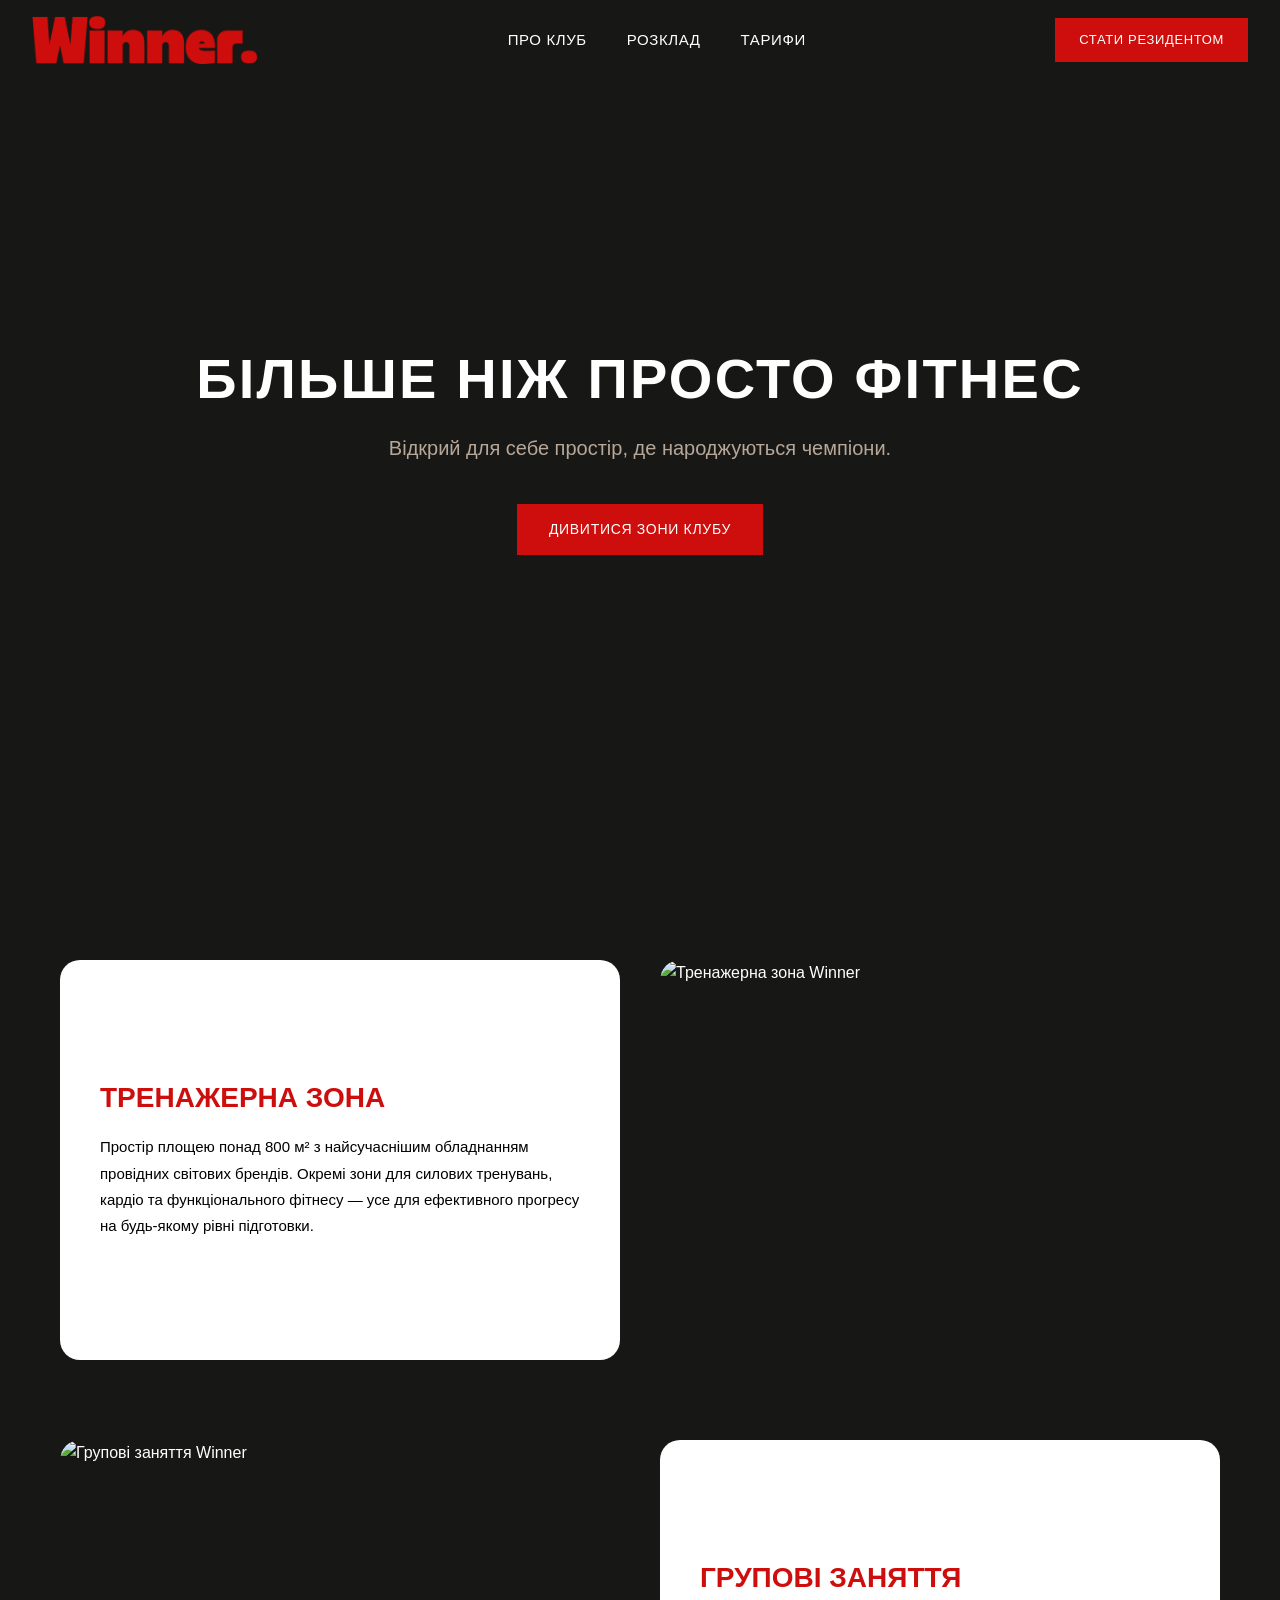
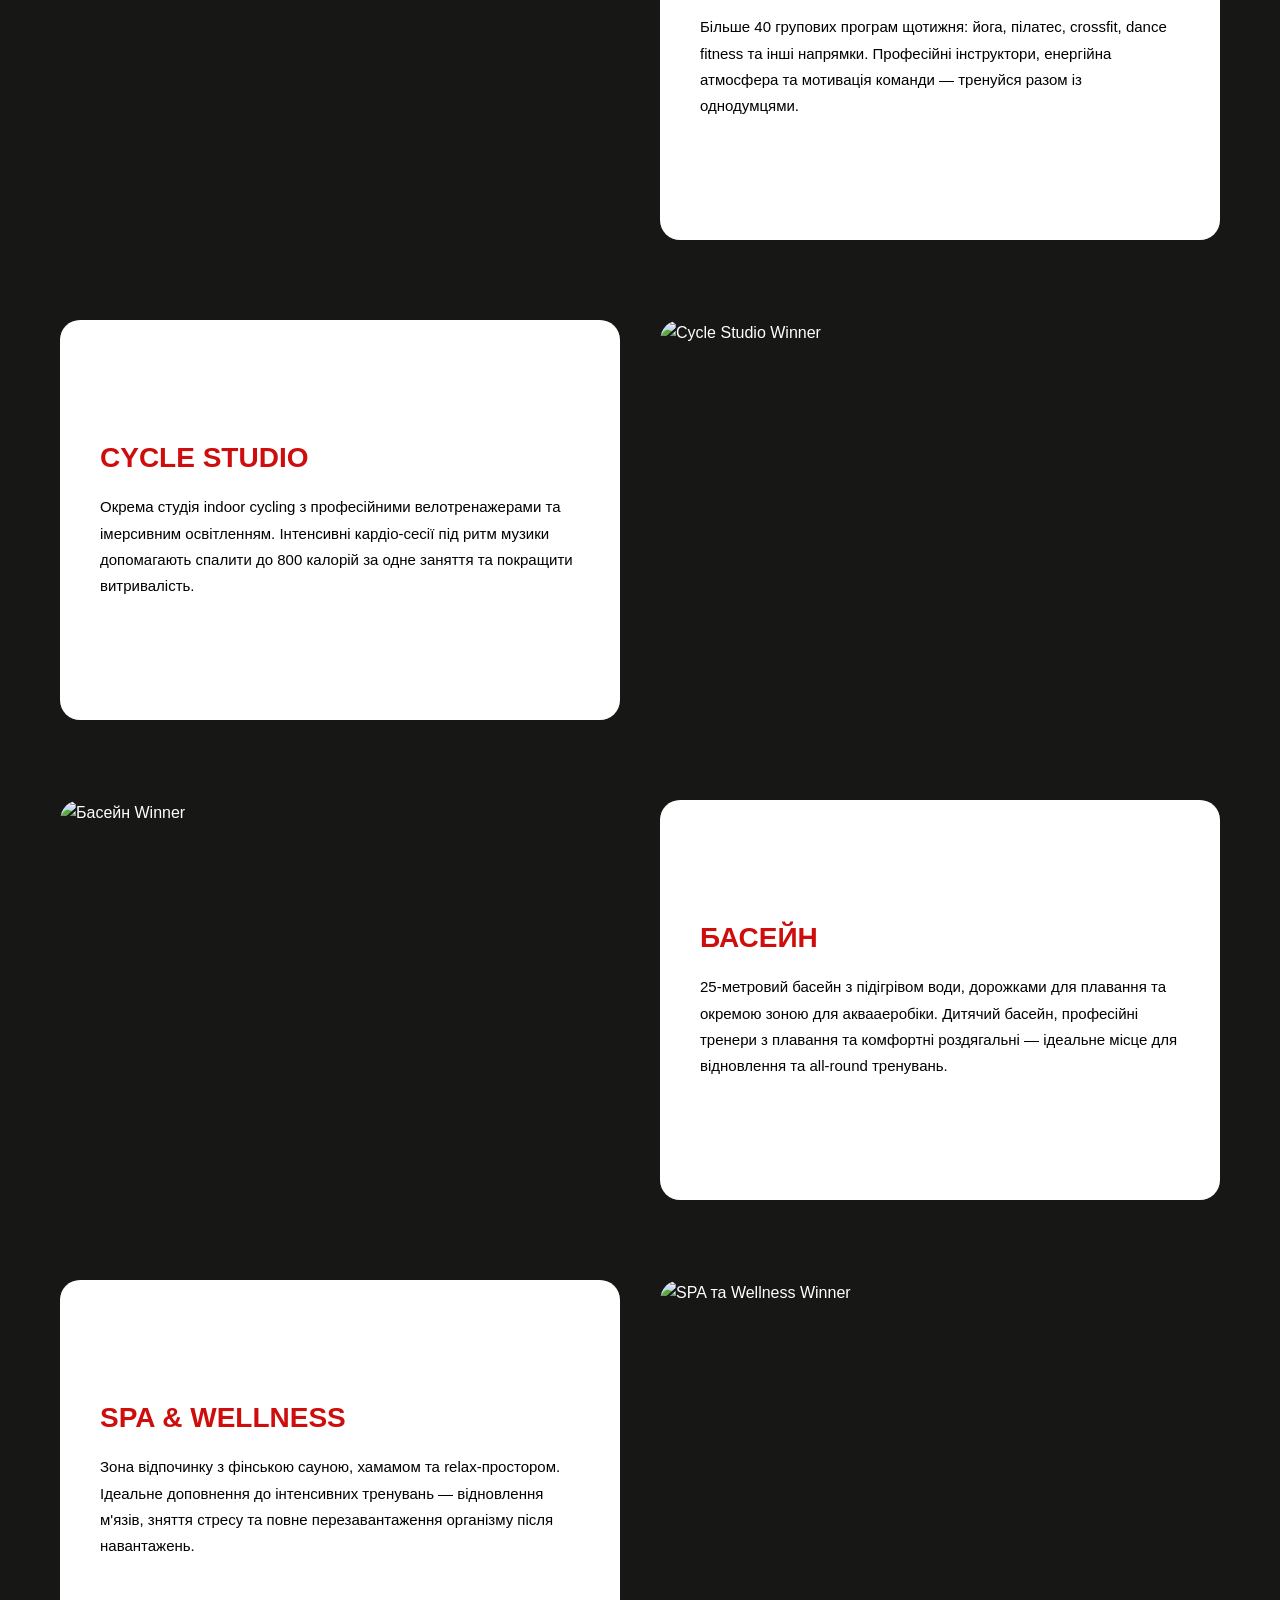
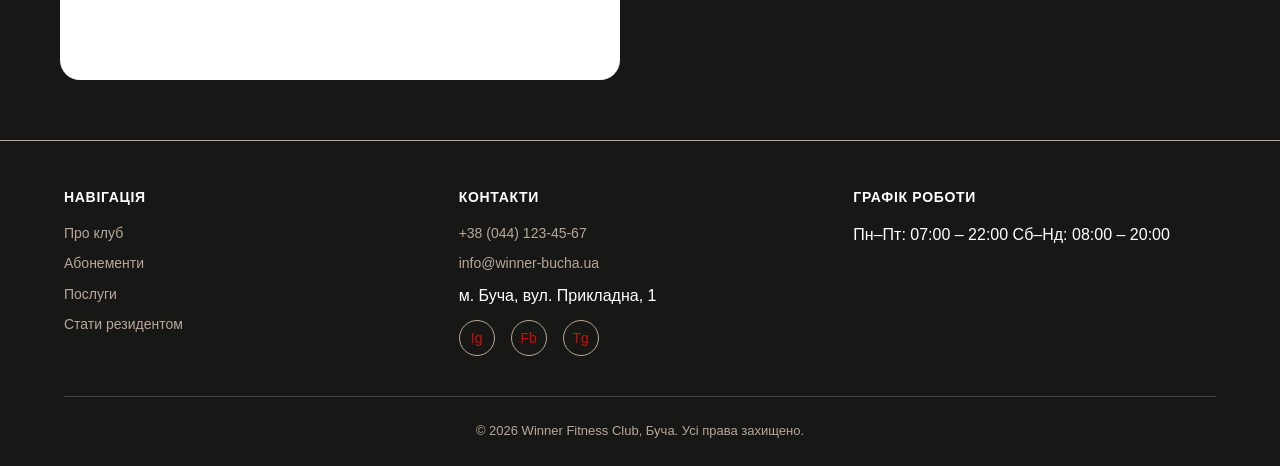
==== about.html @ a9c7cfc3 "Add files via upload" ====
<!DOCTYPE html>
<html lang="uk">
<head>
  <meta charset="UTF-8">
  <meta name="viewport" content="width=device-width, initial-scale=1.0">
  <title>Про клуб — Winner, Буча</title>
  <link rel="stylesheet" href="./style.css">
</head>
<body>

  <!-- HEADER -->
  <header class="header">
    <div class="header__inner">
      <a href="./index.html" class="header__logo">
        <img data-img="./logowin" alt="Winner">
      </a>

      <div class="burger-menu">
        <span></span>
        <span></span>
        <span></span>
      </div>

      <nav class="header__nav">
        <a href="./about.html">ПРО КЛУБ</a>
        <a href="./schedule.html">РОЗКЛАД</a>
        <a href="./pricing.html">ТАРИФИ</a>
        <a href="./pricing.html" class="btn btn--red header__nav-cta">СТАТИ РЕЗИДЕНТОМ</a>
      </nav>

      <div class="header__cta">
        <a href="./pricing.html" class="btn btn--red">СТАТИ РЕЗИДЕНТОМ</a>
      </div>
    </div>
  </header>

  <main>

    <!-- ABOUT HERO -->
    <section class="about-hero" data-bg="./aboutbucha/mainbucha">
      <div class="about-hero__overlay">
        <h1 class="about-hero__title">БІЛЬШЕ НІЖ ПРОСТО ФІТНЕС</h1>
        <p class="about-hero__subtitle">Відкрий для себе простір, де народжуються чемпіони.</p>
        <a href="#zones-gallery" class="btn btn--red about-hero__cta">ДИВИТИСЯ ЗОНИ КЛУБУ</a>
      </div>
    </section>

    <!-- ZONES GALLERY -->
    <section class="zones-gallery" id="zones-gallery">
      <div class="zones-gallery__inner">

      <!-- Block 1: text left, image right -->
      <div class="zone-row">
        <div class="zone-row__text">
          <h2>Тренажерна зона</h2>
          <p>
            Простір площею понад 800 м² з найсучаснішим обладнанням провідних світових брендів.
            Окремі зони для силових тренувань, кардіо та функціонального фітнесу — усе для
            ефективного прогресу на будь-якому рівні підготовки.
          </p>
        </div>
        <div class="zone-row__image">
          <img data-img="./aboutbucha/trenzone" alt="Тренажерна зона Winner">
        </div>
      </div>

      <!-- Block 2: image left, text right -->
      <div class="zone-row zone-row--reverse">
        <div class="zone-row__text">
          <h2>Групові заняття</h2>
          <p>
            Більше 40 групових програм щотижня: йога, пілатес, crossfit, dance fitness та інші
            напрямки. Професійні інструктори, енергійна атмосфера та мотивація команди —
            тренуйся разом із однодумцями.
          </p>
        </div>
        <div class="zone-row__image">
          <img data-img="./aboutbucha/groupzone" alt="Групові заняття Winner">
        </div>
      </div>

      <!-- Block 3: text left, image right -->
      <div class="zone-row">
        <div class="zone-row__text">
          <h2>Cycle Studio</h2>
          <p>
            Окрема студія indoor cycling з професійними велотренажерами та імерсивним освітленням.
            Інтенсивні кардіо-сесії під ритм музики допомагають спалити до 800 калорій за одне
            заняття та покращити витривалість.
          </p>
        </div>
        <div class="zone-row__image">
          <img data-img="./aboutbucha/cyclezone" alt="Cycle Studio Winner">
        </div>
      </div>

      <!-- Block 4: image left, text right (pool placeholder) -->
      <div class="zone-row zone-row--reverse">
        <div class="zone-row__text">
          <h2>Басейн</h2>
          <p>
            25-метровий басейн з підігрівом води, дорожками для плавання та окремою зоною
            для аквааеробіки. Дитячий басейн, професійні тренери з плавання та комфортні
            роздягальні — ідеальне місце для відновлення та all-round тренувань.
          </p>
        </div>
        <div class="zone-row__image">
          <img data-img="./posl/bas_posl" alt="Басейн Winner">
        </div>
      </div>

      <!-- Block 5: text left, image right (spa placeholder) -->
      <div class="zone-row">
        <div class="zone-row__text">
          <h2>SPA &amp; Wellness</h2>
          <p>
            Зона відпочинку з фінською сауною, хамамом та relax-простором. Ідеальне доповнення
            до інтенсивних тренувань — відновлення м'язів, зняття стресу та повне
            перезавантаження організму після навантажень.
          </p>
        </div>
        <div class="zone-row__image">
          <img data-img="./posl/lazn_posl2" alt="SPA та Wellness Winner">
        </div>
      </div>

      </div>
    </section>

  </main>

  <!-- FOOTER -->
  <footer class="footer" id="contacts">
    <div class="container">
      <div class="footer__grid">
        <div class="footer__block">
          <h4 class="footer__title">Навігація</h4>
          <nav class="footer__nav">
            <a href="#about">Про клуб</a>
            <a href="#subscriptions">Абонементи</a>
            <a href="#services">Послуги</a>
            <a href="#resident">Стати резидентом</a>
          </nav>
        </div>

        <div class="footer__block">
          <h4 class="footer__title">Контакти</h4>
          <div class="footer__contacts">
            <a href="tel:+380441234567">+38 (044) 123-45-67</a>
            <a href="mailto:info@winner-bucha.ua">info@winner-bucha.ua</a>
            <span>м. Буча, вул. Прикладна, 1</span>
          </div>
          <div class="footer__social">
            <a href="#" aria-label="Instagram">Ig</a>
            <a href="#" aria-label="Facebook">Fb</a>
            <a href="#" aria-label="Telegram">Tg</a>
          </div>
        </div>

        <div class="footer__block">
          <h4 class="footer__title">Графік роботи</h4>
          <div class="footer__contacts">
            <span>Пн–Пт: 07:00 – 22:00</span>
            <span>Сб–Нд: 08:00 – 20:00</span>
          </div>
        </div>
      </div>

      <div class="footer__copyright">
        &copy; 2026 Winner Fitness Club, Буча. Усі права захищено.
      </div>
    </div>
  </footer>

  <script src="./script.js"></script>
</body>
</html>
---- style.css ----
@font-face {
  font-family: 'Winner Bold';
  src: url('./fonts/winner-bold.ttf') format('truetype');
  font-weight: 700;
  font-style: normal;
  font-display: swap;
}

:root {
  --bg-dark: #171816;
  --main-red: #CD0E0C;
  --accent-beige: #B7A799;
  --text-black: #000000;
  --text-white: #FFFFFF;
}

*,
*::before,
*::after {
  box-sizing: border-box;
  margin: 0;
  padding: 0;
}

html {
  scroll-behavior: smooth;
}

body {
  font-family: sans-serif;
  background-color: var(--bg-dark);
  color: var(--text-white);
  line-height: 1.6;
  overflow-x: hidden;
}

img {
  max-width: 100%;
  height: auto;
  display: block;
}

a {
  text-decoration: none;
  color: inherit;
  transition: color 0.3s ease;
}

ul {
  list-style: none;
}

h1, h2, h3, h4, h5, h6 {
  font-family: 'Winner Bold', sans-serif;
  text-transform: uppercase;
  font-weight: 700;
  line-height: 1.2;
}

.container {
  width: 100%;
  max-width: 1200px;
  margin: 0 auto;
  padding: 0 24px;
}

/* ===== BUTTONS ===== */
.btn {
  display: inline-block;
  padding: 14px 32px;
  font-family: 'Winner Bold', sans-serif;
  font-size: 0.875rem;
  text-transform: uppercase;
  letter-spacing: 0.05em;
  border: none;
  cursor: pointer;
  transition: background-color 0.3s ease, transform 0.2s ease;
}

.btn--red {
  background-color: var(--main-red);
  color: var(--text-white);
}

.btn--red:hover {
  background-color: #a80b0a;
  transform: translateY(-2px);
}

/* ===== HEADER ===== */
.header {
  position: fixed;
  top: 0;
  left: 0;
  width: 100%;
  z-index: 100;
  background-color: var(--bg-dark);
  padding: 16px 0;
}

.header__inner {
  display: flex;
  align-items: center;
  justify-content: space-between;
  max-width: 1400px;
  margin: 0 auto;
  padding: 0 32px;
}

.header__logo img {
  height: 48px;
  width: auto;
}

.header__nav {
  display: flex;
  gap: 40px;
}

.header__nav a {
  color: var(--text-white);
  font-size: 0.9375rem;
  text-transform: uppercase;
  letter-spacing: 0.04em;
}

.header__nav a:hover {
  color: var(--main-red);
}

.header__cta .btn {
  padding: 12px 24px;
  font-size: 0.8125rem;
}

.header__nav-cta {
  display: none;
}

/* ===== BURGER MENU ===== */
.burger-menu {
  display: none;
  width: 30px;
  height: 22px;
  flex-direction: column;
  justify-content: space-between;
  cursor: pointer;
  z-index: 101;
  position: relative;
}

.burger-menu span {
  display: block;
  width: 100%;
  height: 2px;
  background-color: var(--text-white);
  transition: all 0.3s ease;
  transform-origin: center;
}

.burger-menu.toggle span:nth-child(1) {
  transform: translateY(10px) rotate(45deg);
}

.burger-menu.toggle span:nth-child(2) {
  opacity: 0;
  transform: scaleX(0);
}

.burger-menu.toggle span:nth-child(3) {
  transform: translateY(-10px) rotate(-45deg);
}

/* ===== FOOTER ===== */
.footer {
  background-color: var(--bg-dark);
  border-top: 1px solid var(--accent-beige);
  padding: 48px 0 24px;
}

.footer__grid {
  display: grid;
  grid-template-columns: repeat(3, 1fr);
  gap: 32px;
  margin-bottom: 40px;
}

.footer__title {
  font-family: 'Winner Bold', sans-serif;
  font-size: 0.875rem;
  text-transform: uppercase;
  color: var(--text-white);
  margin-bottom: 16px;
  letter-spacing: 0.05em;
}

.footer__nav a,
.footer__contacts a {
  color: var(--accent-beige);
  font-size: 0.875rem;
  display: block;
  margin-bottom: 8px;
}

.footer__nav a:hover,
.footer__contacts a:hover {
  color: var(--main-red);
}

.footer__social {
  display: flex;
  gap: 16px;
  margin-top: 12px;
}

.footer__social a {
  width: 36px;
  height: 36px;
  display: flex;
  align-items: center;
  justify-content: center;
  border: 1px solid var(--accent-beige);
  border-radius: 50%;
  color: var(--main-red);
  font-size: 0.875rem;
  transition: background-color 0.3s ease, border-color 0.3s ease;
}

.footer__social a:hover {
  background-color: var(--main-red);
  border-color: var(--main-red);
  color: var(--text-white);
}

.footer__copyright {
  text-align: center;
  padding-top: 24px;
  border-top: 1px solid rgba(183, 167, 153, 0.3);
  color: var(--accent-beige);
  font-size: 0.8125rem;
}

/* ===== MAIN SLIDER ===== */
.hero-slider {
  position: relative;
  height: 100vh;
  overflow: hidden;
}

.hero-slider__track {
  position: relative;
  height: 100%;
}

.hero-slider__slide {
  position: absolute;
  inset: 0;
  width: 100%;
  height: 100vh;
  opacity: 0;
  visibility: hidden;
  z-index: 1;
  transition: all 0.8s ease-in-out;
  background-size: cover;
  background-position: center;
  background-repeat: no-repeat;
}

.hero-slider__slide.active {
  opacity: 1;
  visibility: visible;
  z-index: 2;
}

.hero-slider__overlay {
  position: absolute;
  inset: 0;
  z-index: 2;
  background: linear-gradient(
    to bottom,
    rgba(23, 24, 22, 0.4) 0%,
    rgba(23, 24, 22, 0.7) 100%
  );
  display: flex;
  flex-direction: column;
  align-items: center;
  justify-content: center;
  text-align: center;
  padding: 0 24px;
}

.hero-slider__title {
  font-size: clamp(2rem, 5vw, 4rem);
  color: var(--text-white);
  margin-bottom: 16px;
  max-width: 800px;
}

.hero-slider__subtitle {
  font-size: clamp(1rem, 2vw, 1.25rem);
  color: var(--accent-beige);
  margin-bottom: 32px;
  max-width: 600px;
}

.hero-slider__dots {
  position: absolute;
  bottom: 32px;
  left: 50%;
  transform: translateX(-50%);
  display: flex;
  gap: 12px;
  z-index: 10;
}

.hero-slider__dot {
  width: 12px;
  height: 12px;
  border-radius: 50%;
  border: 2px solid var(--text-white);
  background: transparent;
  cursor: pointer;
  transition: background-color 0.3s ease;
}

.hero-slider__dot--active {
  background-color: var(--main-red);
  border-color: var(--main-red);
}

/* ===== SECTION COMMON ===== */
.section {
  padding: 80px 0;
}

.section__title {
  font-size: clamp(1.75rem, 3vw, 2.5rem);
  color: var(--accent-beige);
  text-align: center;
  margin-bottom: 48px;
}

/* ===== SUBSCRIPTIONS ===== */
.subscriptions {
  background-color: #FFFFFF;
}

.subscriptions__inner {
  display: flex;
  align-items: center;
  gap: 48px;
}

.subscriptions__image {
  flex: 1;
}

.subscriptions__image img {
  width: 100%;
  border-radius: 4px;
}

.subscriptions__content {
  flex: 1;
}

.subscriptions__content h2 {
  font-size: clamp(1.5rem, 3vw, 2.25rem);
  color: var(--text-black);
  margin-bottom: 20px;
}

.subscriptions__content p {
  color: var(--text-black);
  font-size: 1rem;
  margin-bottom: 32px;
  line-height: 1.7;
}

/* ===== SERVICES SLIDER ===== */
.services {
  background-color: var(--bg-dark);
  padding-bottom: 100px;
}

.services__header {
  display: flex;
  align-items: center;
  justify-content: space-between;
  margin-bottom: 40px;
}

.services__header .section__title {
  margin-bottom: 0;
  text-align: left;
}

.services__controls {
  display: flex;
  gap: 12px;
}

.services__arrow {
  width: 48px;
  height: 48px;
  border: 2px solid var(--main-red);
  background: transparent;
  color: var(--main-red);
  font-size: 1.25rem;
  cursor: pointer;
  display: flex;
  align-items: center;
  justify-content: center;
  transition: background-color 0.3s ease, color 0.3s ease;
}

.services__arrow:hover {
  background-color: var(--main-red);
  color: var(--text-white);
}

.services__slider {
  overflow: hidden;
}

.services__track {
  display: flex;
  transition: transform 0.6s ease-in-out;
}

.services__slide {
  min-width: 100%;
}

.services__grid {
  display: grid;
  grid-template-columns: 1fr 1fr;
  grid-template-rows: 1fr 1fr;
  gap: 16px;
}

.services__card {
  position: relative;
  overflow: hidden;
  border-radius: 12px;
  background-size: cover;
  background-position: center;
  background-repeat: no-repeat;
  min-height: 290px;
}

.services__card--large {
  grid-row: span 2;
  min-height: 600px;
}

.services__card-label {
  position: absolute;
  bottom: 16px;
  left: 16px;
  right: 16px;
  background-color: var(--accent-beige);
  padding: 16px 20px;
  border-radius: 2px;
}

.services__card-label h3 {
  font-size: 1rem;
  color: var(--text-black);
  margin-bottom: 4px;
}

.services__card-label p {
  font-size: 0.8125rem;
  color: var(--text-black);
  line-height: 1.5;
}

/* ===== RESPONSIVE ===== */
@media (max-width: 992px) {
  .footer__grid {
    grid-template-columns: 1fr;
    text-align: center;
  }

  .footer__social {
    justify-content: center;
  }

  .subscriptions__inner {
    flex-direction: column;
  }

  .services__grid {
    height: auto;
    grid-template-columns: 1fr;
    grid-template-rows: auto;
  }

  .services__card--large {
    grid-row: span 1;
  }

  .services__card {
    min-height: 290px;
  }

  .services__card--large {
    min-height: 600px;
  }
}

@media (max-width: 576px) {
  .header__inner {
    padding: 0 16px;
  }

  .header__logo img {
    height: 36px;
  }
}

/* ===== ABOUT PAGE ===== */
.about-hero {
  position: relative;
  width: 100%;
  height: 100vh;
  background-size: cover;
  background-position: center;
  background-repeat: no-repeat;
}

.about-hero__overlay {
  position: absolute;
  inset: 0;
  display: flex;
  flex-direction: column;
  align-items: center;
  justify-content: center;
  background: linear-gradient(
    to bottom,
    rgba(23, 24, 22, 0.45) 0%,
    rgba(23, 24, 22, 0.75) 100%
  );
  padding: 0 24px;
  text-align: center;
}

.about-hero__title {
  font-size: clamp(2rem, 5vw, 3.5rem);
  color: var(--text-white);
  max-width: 900px;
  letter-spacing: 0.04em;
  margin-bottom: 20px;
}

.about-hero__subtitle {
  font-size: clamp(1rem, 2vw, 1.25rem);
  color: var(--accent-beige);
  max-width: 600px;
  margin-bottom: 32px;
  line-height: 1.6;
}

.about-hero__cta {
  margin-top: 8px;
}

.zones-gallery {
  background-color: var(--bg-dark);
}

.zones-gallery__inner {
  max-width: 1200px;
  margin: 0 auto;
  padding: 60px 20px;
}

.zone-row {
  display: grid;
  grid-template-columns: 1fr 1fr;
  gap: 40px;
  margin-bottom: 80px;
}

.zone-row:last-child {
  margin-bottom: 0;
}

.zone-row--reverse .zone-row__text {
  order: 2;
}

.zone-row--reverse .zone-row__image {
  order: 1;
}

.zone-row__text {
  display: flex;
  flex-direction: column;
  justify-content: center;
  background-color: var(--text-white);
  border-radius: 20px;
  padding: 40px;
}

.zone-row__text h2 {
  font-size: clamp(1.25rem, 2.5vw, 1.75rem);
  color: var(--main-red);
  margin-bottom: 20px;
}

.zone-row__text p {
  font-size: 0.9375rem;
  color: var(--text-black);
  line-height: 1.75;
}

.zone-row__image {
  overflow: hidden;
  border-radius: 20px;
}

.zone-row__image img {
  width: 100%;
  height: 400px;
  object-fit: cover;
  border-radius: 20px;
  max-width: none;
}

@media (max-width: 768px) {
  .burger-menu {
    display: flex;
  }

  .header__cta {
    display: none;
  }

  .header__nav-cta {
    display: inline-block;
    margin-top: 32px;
  }

  .header__nav {
    position: fixed;
    top: 0;
    right: 0;
    width: 100vw;
    height: 100vh;
    flex-direction: column;
    align-items: center;
    justify-content: center;
    gap: 0;
    background-color: var(--bg-dark);
    z-index: 100;
    transform: translateX(100%);
    opacity: 0;
    visibility: hidden;
    transition: all 0.4s ease;
  }

  .header__nav.nav-active {
    transform: translateX(0);
    opacity: 1;
    visibility: visible;
  }

  .header__nav > a:not(.btn) {
    font-size: 24px;
    padding: 16px 0;
    letter-spacing: 0.06em;
  }

  .header__nav > a:not(.btn):hover {
    color: var(--main-red);
  }

  .zones-gallery__inner {
    padding: 40px 16px;
  }

  .zone-row,
  .zone-row--reverse {
    grid-template-columns: 1fr;
    gap: 24px;
    margin-bottom: 48px;
  }

  .zone-row .zone-row__image,
  .zone-row--reverse .zone-row__image {
    order: 1;
  }

  .zone-row .zone-row__text,
  .zone-row--reverse .zone-row__text {
    order: 2;
  }

  .zone-row__text {
    padding: 32px 24px;
  }

  .zone-row__image img {
    height: 280px;
  }
}
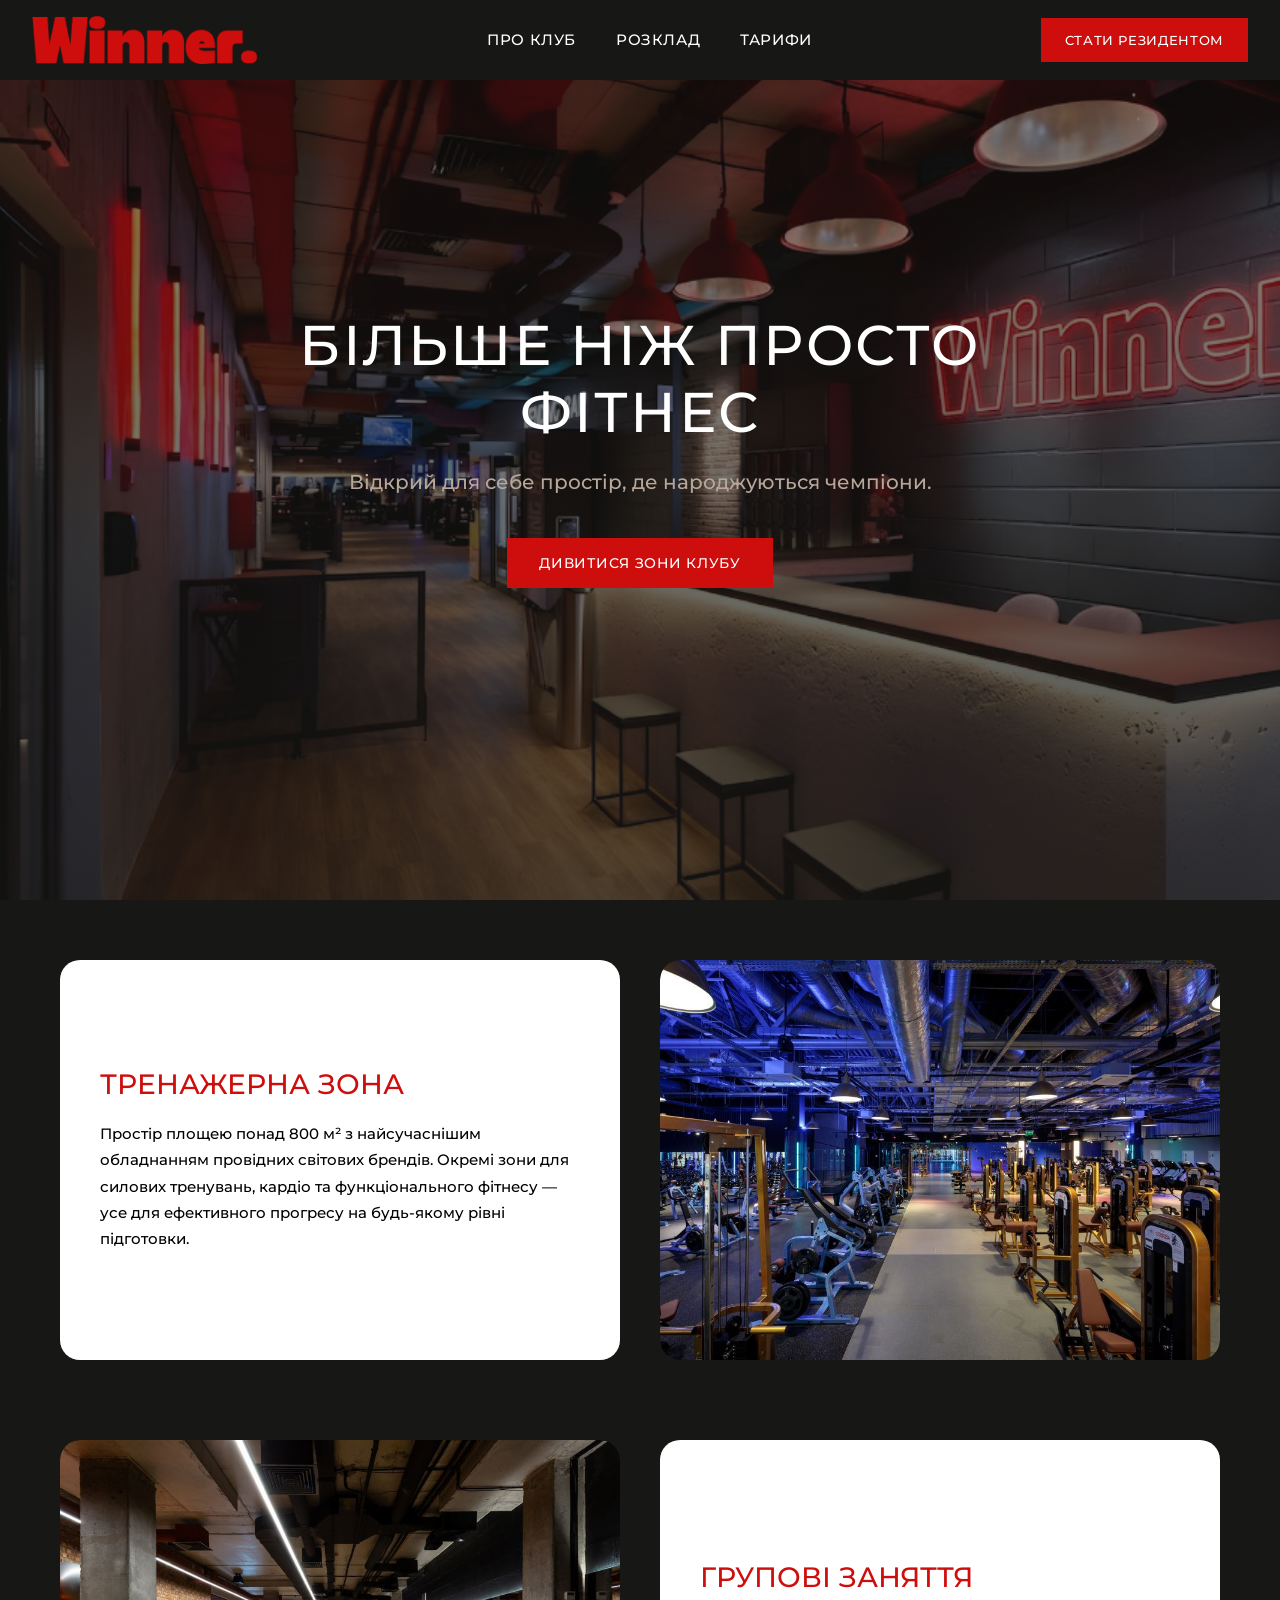
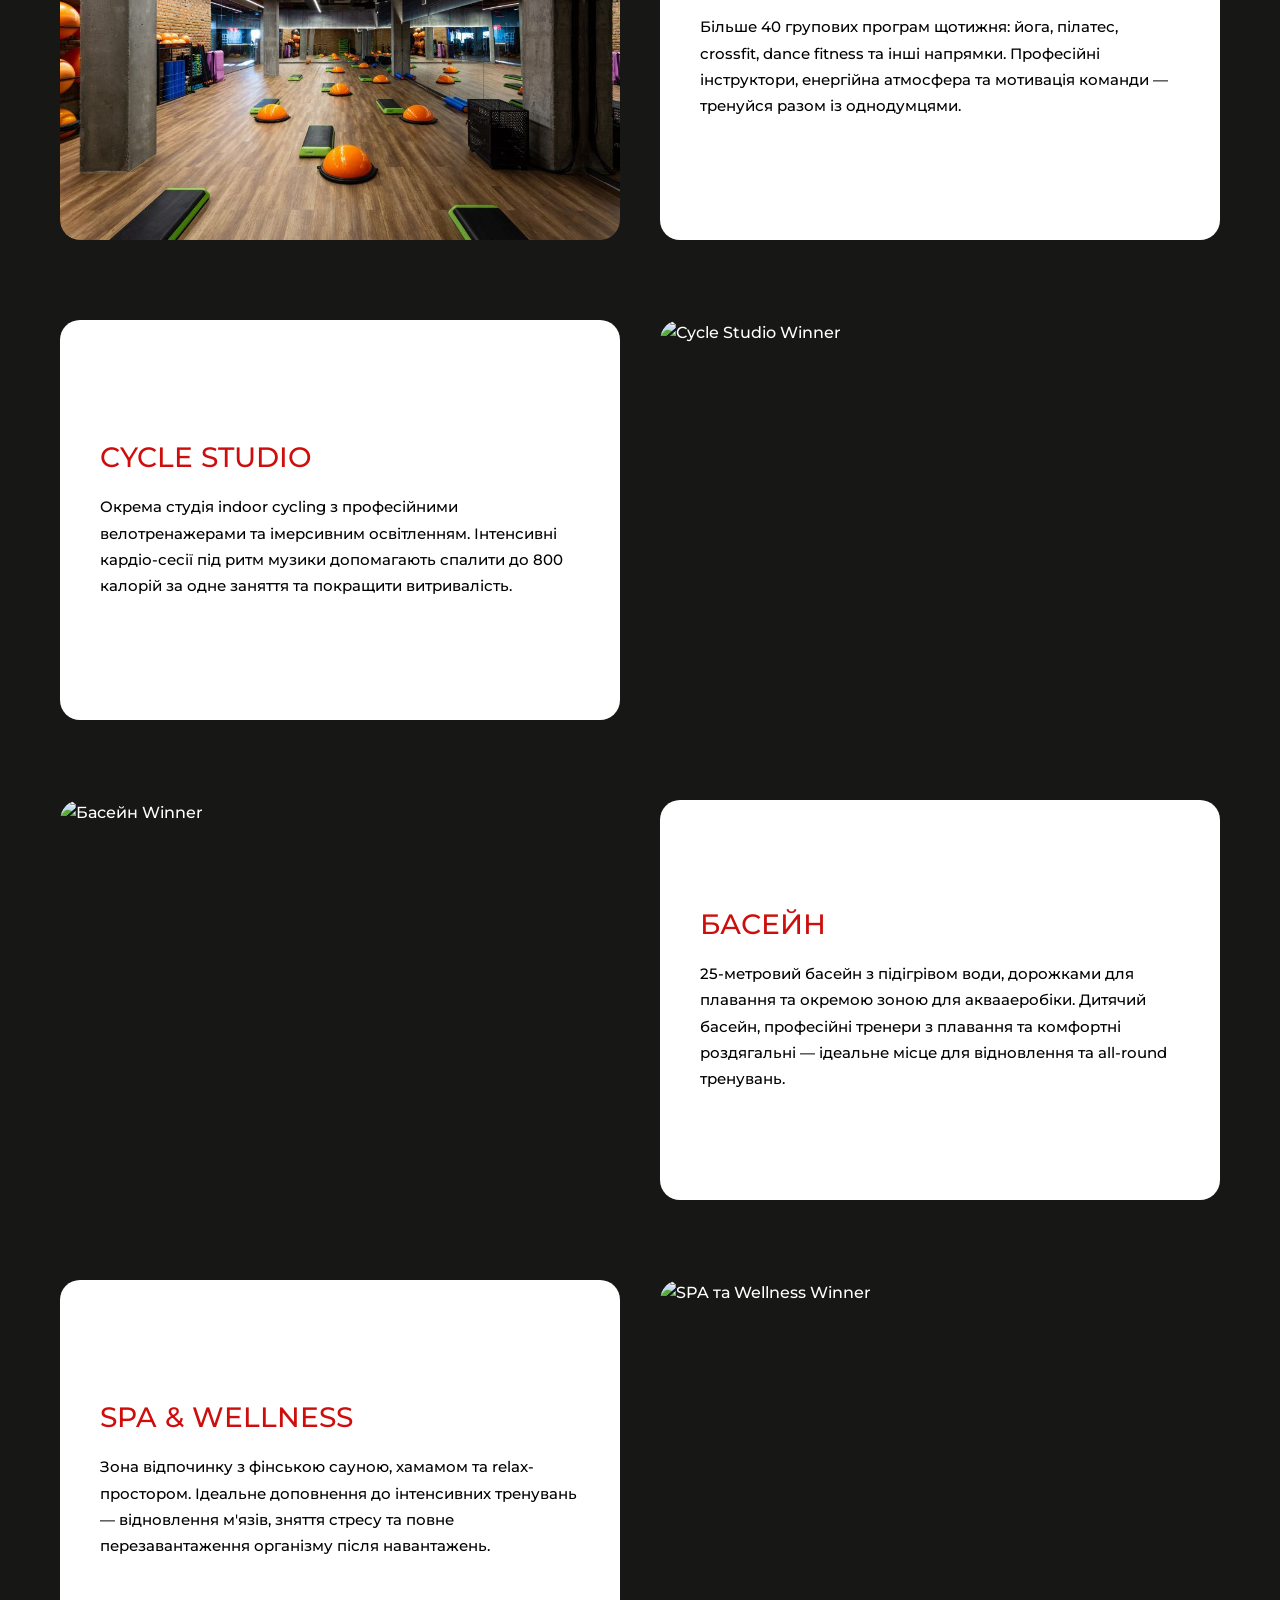
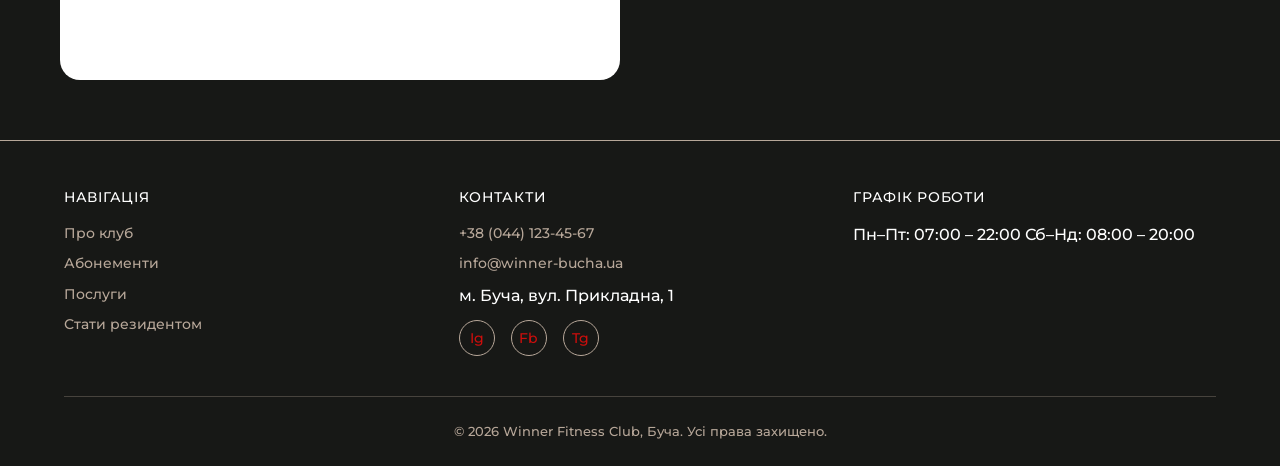
==== commit 8fcf67ac: "update" ====
--- a/about.html
+++ b/about.html
@@ -4,15 +4,26 @@
   <meta charset="UTF-8">
   <meta name="viewport" content="width=device-width, initial-scale=1.0">
   <title>Про клуб — Winner, Буча</title>
-  <link rel="stylesheet" href="./style.css">
+  <script>
+    (function () {
+      var p = location.pathname;
+      if (/\.html?$/i.test(p)) p = p.substring(0, p.lastIndexOf('/') + 1);
+      else if (p.charAt(p.length - 1) !== '/') p += '/';
+      var base = document.createElement('base');
+      base.href = p;
+      document.head.appendChild(base);
+    })();
+  </script>
+  <link href="https://fonts.googleapis.com/css2?family=Montserrat:wght@500&display=swap" rel="stylesheet">
+  <link rel="stylesheet" href="style.css">
 </head>
 <body>
 
   <!-- HEADER -->
   <header class="header">
     <div class="header__inner">
-      <a href="./index.html" class="header__logo">
-        <img data-img="./logowin" alt="Winner">
+      <a href="index.html" class="header__logo">
+        <img data-img="logowin" alt="Winner">
       </a>
 
       <div class="burger-menu">
@@ -22,14 +33,14 @@
       </div>
 
       <nav class="header__nav">
-        <a href="./about.html">ПРО КЛУБ</a>
-        <a href="./schedule.html">РОЗКЛАД</a>
-        <a href="./pricing.html">ТАРИФИ</a>
-        <a href="./pricing.html" class="btn btn--red header__nav-cta">СТАТИ РЕЗИДЕНТОМ</a>
+        <a href="about.html">ПРО КЛУБ</a>
+        <a href="schedule.html">РОЗКЛАД</a>
+        <a href="pricing.html">ТАРИФИ</a>
+        <a href="pricing.html" class="btn btn--red header__nav-cta">СТАТИ РЕЗИДЕНТОМ</a>
       </nav>
 
       <div class="header__cta">
-        <a href="./pricing.html" class="btn btn--red">СТАТИ РЕЗИДЕНТОМ</a>
+        <a href="pricing.html" class="btn btn--red">СТАТИ РЕЗИДЕНТОМ</a>
       </div>
     </div>
   </header>
@@ -37,7 +48,7 @@
   <main>
 
     <!-- ABOUT HERO -->
-    <section class="about-hero" data-bg="./aboutbucha/mainbucha">
+    <section class="about-hero" data-bg="aboutbucha/mainbucha">
       <div class="about-hero__overlay">
         <h1 class="about-hero__title">БІЛЬШЕ НІЖ ПРОСТО ФІТНЕС</h1>
         <p class="about-hero__subtitle">Відкрий для себе простір, де народжуються чемпіони.</p>
@@ -60,7 +71,7 @@
           </p>
         </div>
         <div class="zone-row__image">
-          <img data-img="./aboutbucha/trenzone" alt="Тренажерна зона Winner">
+          <img data-img="aboutbucha/trenzone" alt="Тренажерна зона Winner">
         </div>
       </div>
 
@@ -75,7 +86,7 @@
           </p>
         </div>
         <div class="zone-row__image">
-          <img data-img="./aboutbucha/groupzone" alt="Групові заняття Winner">
+          <img data-img="aboutbucha/groupzone" alt="Групові заняття Winner">
         </div>
       </div>
 
@@ -90,7 +101,7 @@
           </p>
         </div>
         <div class="zone-row__image">
-          <img data-img="./aboutbucha/cyclezone" alt="Cycle Studio Winner">
+          <img data-img="aboutbucha/cyclezone" alt="Cycle Studio Winner">
         </div>
       </div>
 
@@ -105,7 +116,7 @@
           </p>
         </div>
         <div class="zone-row__image">
-          <img data-img="./posl/bas_posl" alt="Басейн Winner">
+          <img data-img="posl/bas_posl" alt="Басейн Winner">
         </div>
       </div>
 
@@ -120,7 +131,7 @@
           </p>
         </div>
         <div class="zone-row__image">
-          <img data-img="./posl/lazn_posl2" alt="SPA та Wellness Winner">
+          <img data-img="posl/lazn_posl2" alt="SPA та Wellness Winner">
         </div>
       </div>
 
@@ -172,6 +183,6 @@
     </div>
   </footer>
 
-  <script src="./script.js"></script>
+  <script src="script.js"></script>
 </body>
 </html>
--- a/style.css
+++ b/style.css
@@ -1,11 +1,3 @@
-@font-face {
-  font-family: 'Winner Bold';
-  src: url('./fonts/winner-bold.ttf') format('truetype');
-  font-weight: 700;
-  font-style: normal;
-  font-display: swap;
-}
-
 :root {
   --bg-dark: #171816;
   --main-red: #CD0E0C;
@@ -27,7 +19,8 @@
 }
 
 body {
-  font-family: sans-serif;
+  font-family: 'Montserrat', sans-serif;
+  font-weight: 500;
   background-color: var(--bg-dark);
   color: var(--text-white);
   line-height: 1.6;
@@ -51,9 +44,9 @@
 }
 
 h1, h2, h3, h4, h5, h6 {
-  font-family: 'Winner Bold', sans-serif;
+  font-family: 'Montserrat', sans-serif;
   text-transform: uppercase;
-  font-weight: 700;
+  font-weight: 500;
   line-height: 1.2;
 }
 
@@ -68,7 +61,8 @@
 .btn {
   display: inline-block;
   padding: 14px 32px;
-  font-family: 'Winner Bold', sans-serif;
+  font-family: 'Montserrat', sans-serif;
+  font-weight: 500;
   font-size: 0.875rem;
   text-transform: uppercase;
   letter-spacing: 0.05em;
@@ -186,7 +180,8 @@
 }
 
 .footer__title {
-  font-family: 'Winner Bold', sans-serif;
+  font-family: 'Montserrat', sans-serif;
+  font-weight: 500;
   font-size: 0.875rem;
   text-transform: uppercase;
   color: var(--text-white);
@@ -456,23 +451,38 @@
 
 .services__card-label {
   position: absolute;
-  bottom: 16px;
-  left: 16px;
-  right: 16px;
-  background-color: var(--accent-beige);
-  padding: 16px 20px;
-  border-radius: 2px;
+  left: 24px;
+  right: 24px;
+  bottom: 24px;
+  padding: 0;
+  background-color: transparent;
+  border-radius: 0;
+  text-shadow: 0 2px 12px rgba(0, 0, 0, 0.85);
 }
 
 .services__card-label h3 {
-  font-size: 1rem;
-  color: var(--text-black);
-  margin-bottom: 4px;
+  display: inline;
+  font-size: clamp(1.1rem, 2vw, 1.5rem);
+  color: var(--text-white);
+  margin-bottom: 8px;
+  line-height: 1.35;
+  background: linear-gradient(
+    to top,
+    rgba(205, 14, 12, 0.9) 0%,
+    rgba(205, 14, 12, 0.9) 42%,
+    transparent 42%,
+    transparent 100%
+  );
+  box-decoration-break: clone;
+  -webkit-box-decoration-break: clone;
+  padding: 0 4px;
 }
 
 .services__card-label p {
-  font-size: 0.8125rem;
-  color: var(--text-black);
+  max-width: 420px;
+  margin-top: 10px;
+  font-size: 0.875rem;
+  color: var(--text-white);
   line-height: 1.5;
 }
 
@@ -706,3 +716,275 @@
     height: 280px;
   }
 }
+
+/* ===== SCHEDULE PAGE ===== */
+.page-schedule {
+  font-family: 'Montserrat', sans-serif;
+  font-weight: 500;
+  background-color: #000000;
+  color: #e5e5e5;
+}
+
+.page-schedule h1,
+.page-schedule h2,
+.page-schedule h3,
+.page-schedule h4 {
+  font-family: 'Montserrat', sans-serif;
+  font-weight: 500;
+  text-transform: none;
+}
+
+.schedule-main {
+  padding-top: 88px;
+}
+
+.schedule-container {
+  max-width: 1200px;
+  margin: 0 auto;
+  padding: 0 24px;
+}
+
+.schedule-hero {
+  padding: 64px 0 48px;
+  border-bottom: 1px solid rgba(183, 167, 153, 0.2);
+}
+
+.schedule-hero__label {
+  font-size: 0.8125rem;
+  letter-spacing: 0.2em;
+  text-transform: uppercase;
+  color: var(--main-red);
+  margin-bottom: 12px;
+}
+
+.schedule-hero__title {
+  font-size: clamp(2rem, 4vw, 3rem);
+  color: var(--text-white);
+  margin-bottom: 16px;
+  line-height: 1.15;
+}
+
+.schedule-hero__text {
+  font-size: 1rem;
+  color: #b0b0b0;
+  max-width: 640px;
+  line-height: 1.7;
+}
+
+.schedule-section {
+  padding: 56px 0 24px;
+}
+
+.schedule-section__title {
+  font-size: 1.5rem;
+  color: var(--text-white);
+  margin-bottom: 28px;
+}
+
+.daily-schedule {
+  padding: 48px 0 56px;
+  border-bottom: 1px solid rgba(255, 255, 255, 0.08);
+}
+
+.schedule-calendar {
+  margin-bottom: 36px;
+}
+
+.schedule-calendar__header {
+  display: flex;
+  align-items: flex-end;
+  justify-content: space-between;
+  gap: 24px;
+  margin-bottom: 20px;
+}
+
+.schedule-calendar__hint {
+  font-size: 0.8125rem;
+  color: #8e8e8e;
+}
+
+.schedule-date-strip {
+  display: flex;
+  gap: 10px;
+  overflow-x: auto;
+  padding: 4px 2px 12px;
+  -webkit-overflow-scrolling: touch;
+  scrollbar-width: thin;
+  scrollbar-color: var(--main-red) #121212;
+}
+
+.schedule-date-btn {
+  flex: 0 0 auto;
+  min-width: 82px;
+  padding: 14px 16px;
+  border: 1px solid rgba(255, 255, 255, 0.1);
+  border-radius: 16px;
+  background-color: #121212;
+  color: var(--text-white);
+  cursor: pointer;
+  transition: background-color 0.3s ease, border-color 0.3s ease, transform 0.3s ease;
+}
+
+.schedule-date-btn:hover {
+  border-color: rgba(205, 14, 12, 0.55);
+  transform: translateY(-2px);
+}
+
+.schedule-date-btn--active {
+  background-color: var(--main-red);
+  border-color: var(--main-red);
+}
+
+.schedule-date-btn__weekday,
+.schedule-date-btn__date {
+  display: block;
+  text-align: center;
+}
+
+.schedule-date-btn__weekday {
+  font-size: 0.75rem;
+  color: #bdbdbd;
+  text-transform: uppercase;
+  margin-bottom: 6px;
+}
+
+.schedule-date-btn--active .schedule-date-btn__weekday {
+  color: rgba(255, 255, 255, 0.8);
+}
+
+.schedule-date-btn__date {
+  font-size: 1rem;
+  color: var(--text-white);
+}
+
+.schedule-daily-header {
+  margin-bottom: 20px;
+}
+
+.schedule-month__badge {
+  display: inline-block;
+  font-size: 0.75rem;
+  letter-spacing: 0.15em;
+  text-transform: uppercase;
+  color: var(--main-red);
+  margin-bottom: 12px;
+}
+
+.schedule-month__title {
+  font-size: clamp(1.5rem, 3vw, 2.25rem);
+  color: var(--text-white);
+  margin-bottom: 8px;
+}
+
+.schedule-cards {
+  display: flex;
+  flex-direction: column;
+  gap: 14px;
+}
+
+.schedule-card {
+  display: flex;
+  align-items: center;
+  width: 100%;
+  min-height: 68px;
+  padding: 18px 20px;
+  background-color: #121212;
+  border: 1px solid rgba(255, 255, 255, 0.1);
+  border-radius: 18px;
+  color: var(--text-white);
+  transition: border-color 0.3s ease, transform 0.3s ease, background-color 0.3s ease;
+}
+
+.schedule-card:hover {
+  background-color: #171717;
+  border-color: rgba(205, 14, 12, 0.55);
+  transform: translateY(-2px);
+}
+
+.schedule-card__meta {
+  flex: 0 0 110px;
+  font-size: 14px;
+  color: #8e8e8e;
+  line-height: 1.4;
+}
+
+.schedule-card__title {
+  flex: 1;
+  font-size: 16px;
+  font-weight: 500;
+  color: var(--text-white);
+  line-height: 1.45;
+}
+
+.schedule-empty {
+  width: 100%;
+  padding: 20px;
+  border: 1px solid rgba(255, 255, 255, 0.1);
+  border-radius: 18px;
+  background-color: #121212;
+  color: #8e8e8e;
+  font-size: 16px;
+}
+
+.schedule-note {
+  padding: 40px 0 80px;
+}
+
+.schedule-note p {
+  font-size: 0.875rem;
+  color: #888888;
+  line-height: 1.7;
+  max-width: 720px;
+}
+
+.schedule-note__link {
+  color: var(--main-red);
+  text-decoration: underline;
+  text-underline-offset: 3px;
+}
+
+.schedule-note__link:hover {
+  color: var(--text-white);
+}
+
+@media (max-width: 768px) {
+  .schedule-hero {
+    padding: 40px 0 32px;
+  }
+
+  .daily-schedule {
+    padding: 36px 0 44px;
+  }
+
+  .schedule-container {
+    padding: 0 16px;
+  }
+
+  .schedule-calendar__header {
+    align-items: flex-start;
+    flex-direction: column;
+    gap: 8px;
+  }
+
+  .schedule-date-btn {
+    min-width: 76px;
+    padding: 12px 14px;
+  }
+
+  .schedule-card {
+    align-items: flex-start;
+    gap: 12px;
+    padding: 18px 16px;
+    border-radius: 16px;
+  }
+
+  .schedule-card__meta {
+    flex-basis: 92px;
+    font-size: 14px;
+  }
+
+  .schedule-card__title {
+    font-size: 16px;
+  }
+
+}
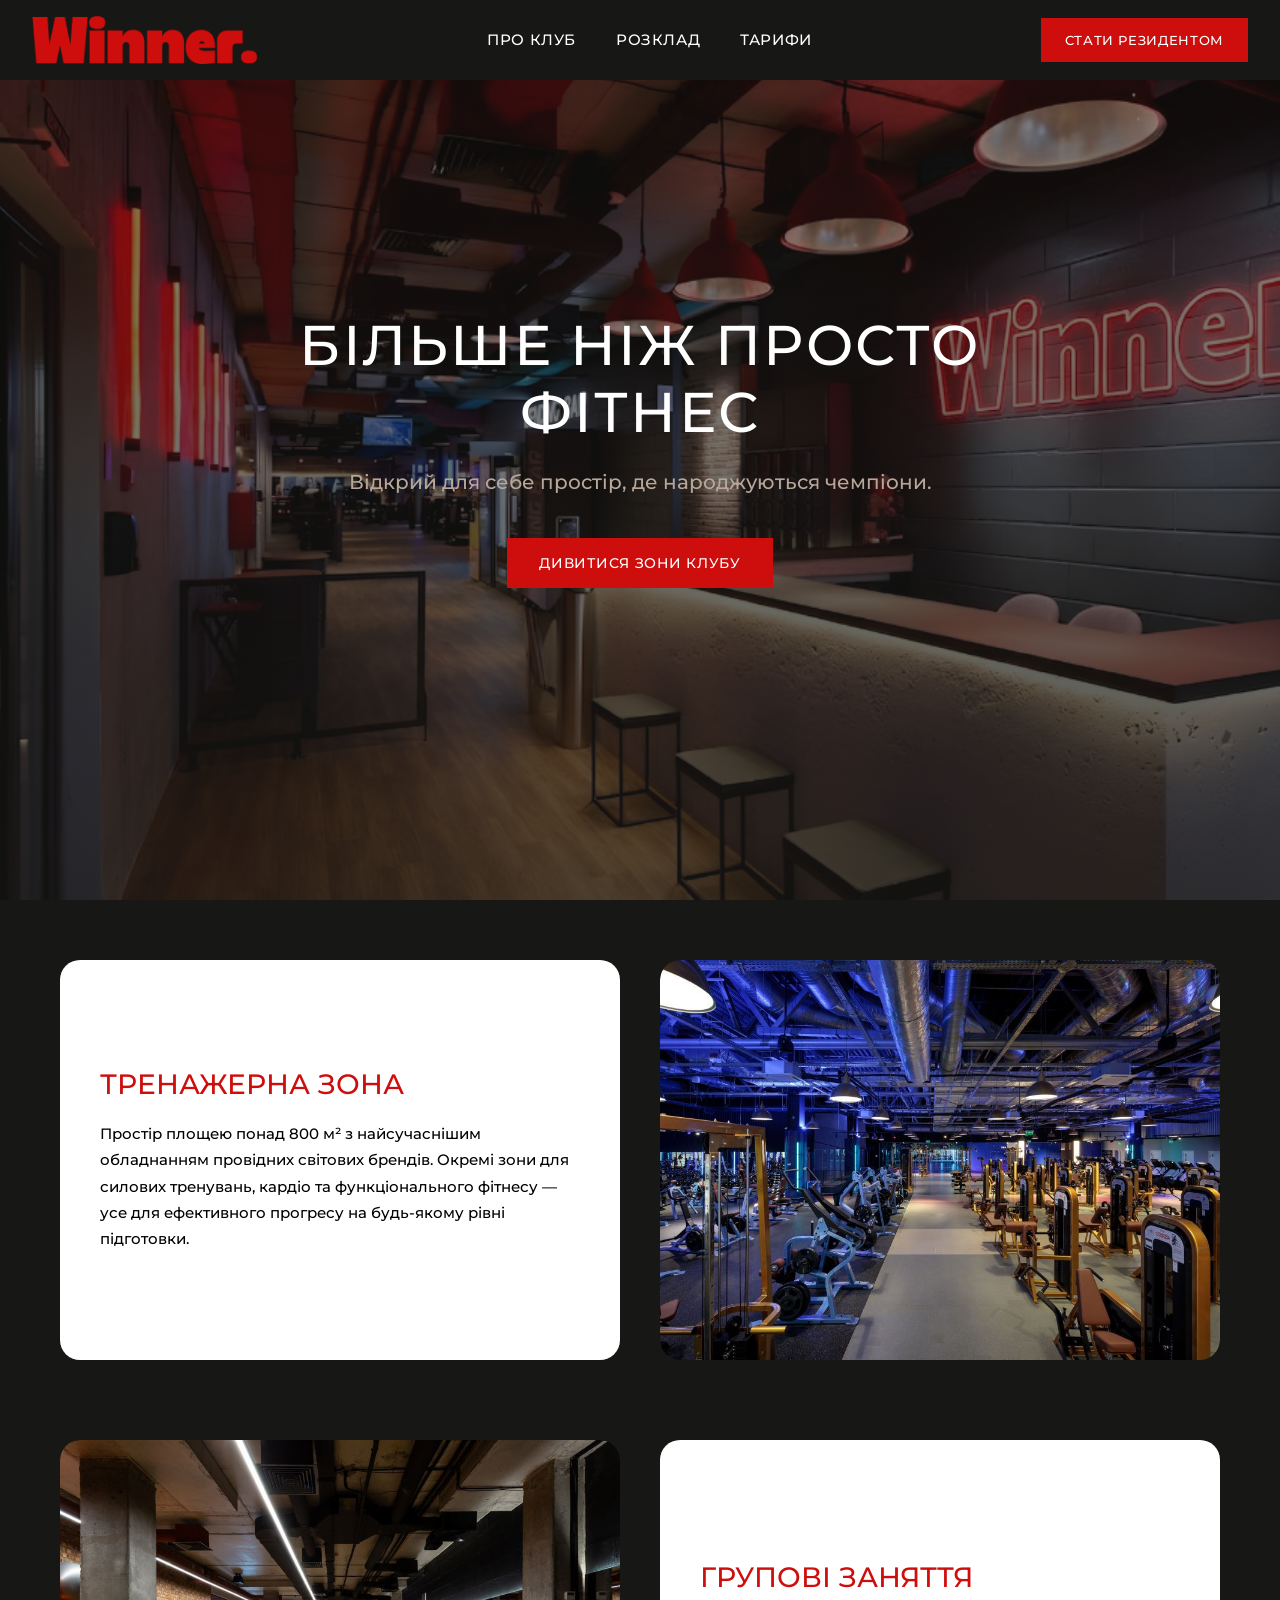
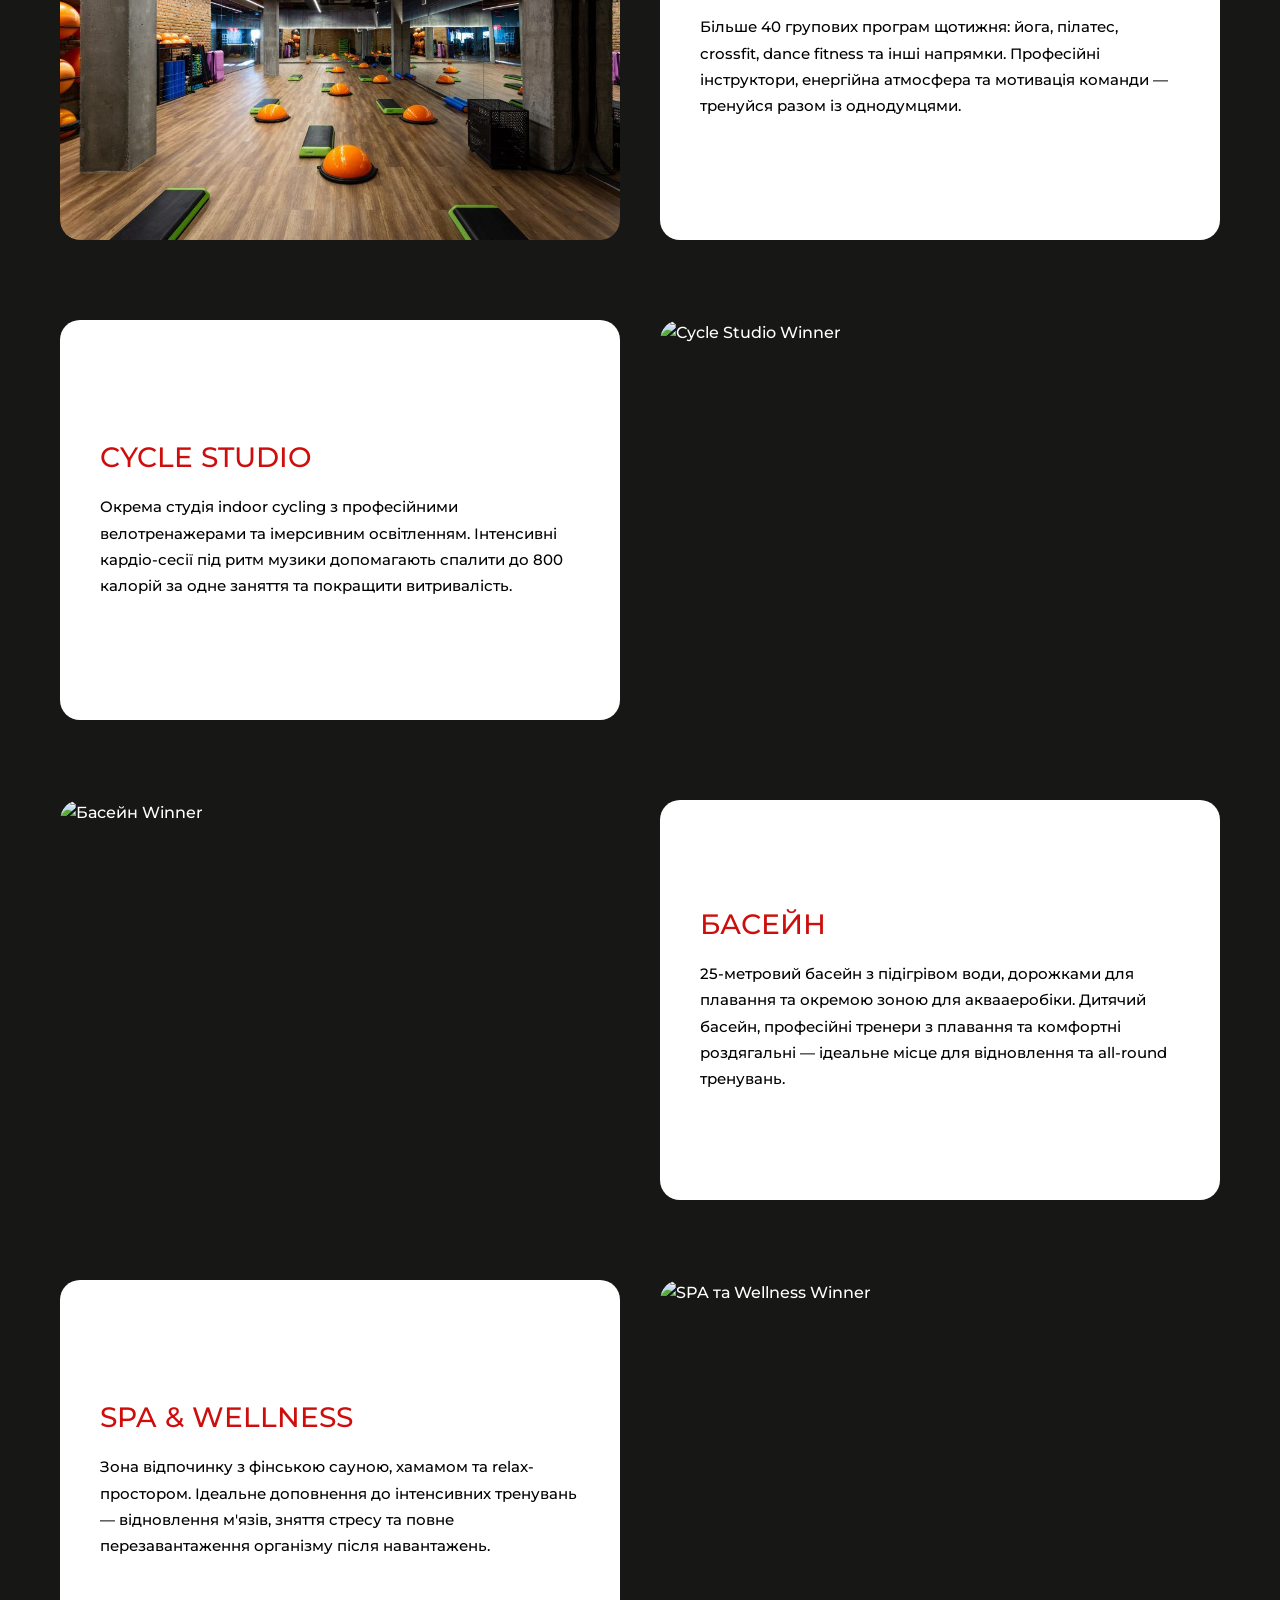
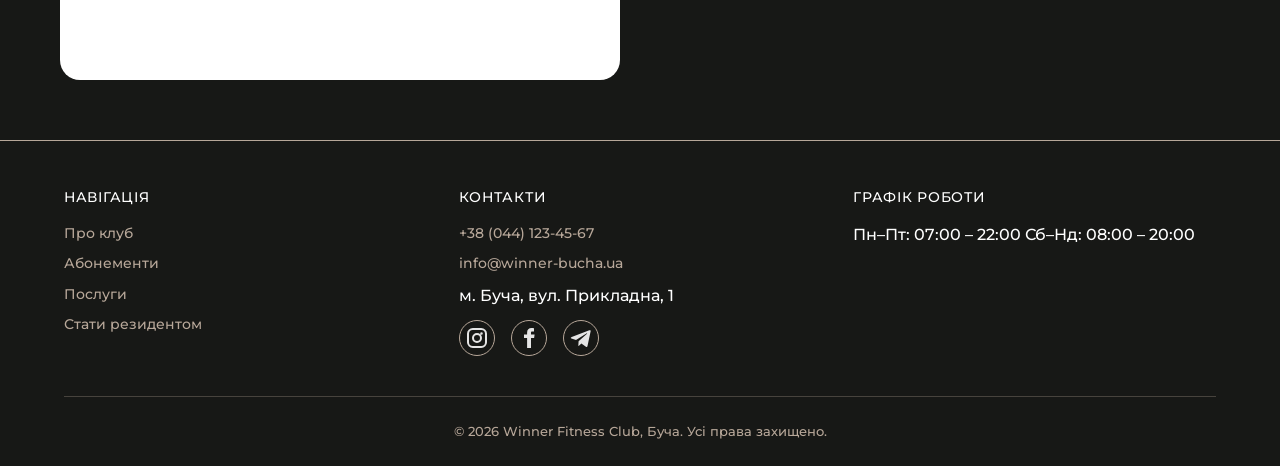
==== commit f306942e: "update" ====
--- a/about.html
+++ b/about.html
@@ -1,4 +1,4 @@
-<!DOCTYPE html>
+﻿<!DOCTYPE html>
 <html lang="uk">
 <head>
   <meta charset="UTF-8">
@@ -36,11 +36,11 @@
         <a href="about.html">ПРО КЛУБ</a>
         <a href="schedule.html">РОЗКЛАД</a>
         <a href="pricing.html">ТАРИФИ</a>
-        <a href="pricing.html" class="btn btn--red header__nav-cta">СТАТИ РЕЗИДЕНТОМ</a>
+        <a href="registration.html" class="btn btn--red header__nav-cta">СТАТИ РЕЗИДЕНТОМ</a>
       </nav>
 
       <div class="header__cta">
-        <a href="pricing.html" class="btn btn--red">СТАТИ РЕЗИДЕНТОМ</a>
+        <a href="registration.html" class="btn btn--red">СТАТИ РЕЗИДЕНТОМ</a>
       </div>
     </div>
   </header>
@@ -52,7 +52,7 @@
       <div class="about-hero__overlay">
         <h1 class="about-hero__title">БІЛЬШЕ НІЖ ПРОСТО ФІТНЕС</h1>
         <p class="about-hero__subtitle">Відкрий для себе простір, де народжуються чемпіони.</p>
-        <a href="#zones-gallery" class="btn btn--red about-hero__cta">ДИВИТИСЯ ЗОНИ КЛУБУ</a>
+        <a href="about.html#zones-gallery" class="btn btn--red about-hero__cta">ДИВИТИСЯ ЗОНИ КЛУБУ</a>
       </div>
     </section>
 
@@ -150,7 +150,7 @@
             <a href="#about">Про клуб</a>
             <a href="#subscriptions">Абонементи</a>
             <a href="#services">Послуги</a>
-            <a href="#resident">Стати резидентом</a>
+            <a href="registration.html">Стати резидентом</a>
           </nav>
         </div>
 
@@ -162,9 +162,21 @@
             <span>м. Буча, вул. Прикладна, 1</span>
           </div>
           <div class="footer__social">
-            <a href="#" aria-label="Instagram">Ig</a>
-            <a href="#" aria-label="Facebook">Fb</a>
-            <a href="#" aria-label="Telegram">Tg</a>
+            <a href="https://www.instagram.com/" target="_blank" rel="noopener" aria-label="Instagram">
+              <svg viewBox="0 0 24 24" aria-hidden="true">
+                <path d="M7.8 2h8.4A5.81 5.81 0 0 1 22 7.8v8.4a5.81 5.81 0 0 1-5.8 5.8H7.8A5.81 5.81 0 0 1 2 16.2V7.8A5.81 5.81 0 0 1 7.8 2Zm0 2A3.81 3.81 0 0 0 4 7.8v8.4A3.81 3.81 0 0 0 7.8 20h8.4a3.81 3.81 0 0 0 3.8-3.8V7.8A3.81 3.81 0 0 0 16.2 4H7.8Zm8.7 2.2a1.3 1.3 0 1 1 0 2.6 1.3 1.3 0 0 1 0-2.6ZM12 7a5 5 0 1 1 0 10 5 5 0 0 1 0-10Zm0 2a3 3 0 1 0 0 6 3 3 0 0 0 0-6Z"/>
+              </svg>
+            </a>
+            <a href="https://www.facebook.com/" target="_blank" rel="noopener" aria-label="Facebook">
+              <svg viewBox="0 0 24 24" aria-hidden="true">
+                <path d="M14 8.5V6.8c0-.8.2-1.3 1.4-1.3H17V2.3c-.8-.1-1.7-.2-2.5-.2-2.6 0-4.4 1.6-4.4 4.5v1.9H7v3.6h3.1V22H14v-9.9h3.1l.5-3.6H14Z"/>
+              </svg>
+            </a>
+            <a href="https://web.telegram.org/" target="_blank" rel="noopener" aria-label="Telegram">
+              <svg viewBox="0 0 24 24" aria-hidden="true">
+                <path d="M21.8 4.6 18.5 20c-.2 1-.8 1.2-1.6.7l-4.5-3.3-2.2 2.1c-.2.2-.4.4-.9.4l.3-4.6 8.4-7.6c.4-.3-.1-.5-.6-.2L7 14 2.5 12.6c-1-.3-1-1 .2-1.5L20.3 4.3c.8-.3 1.5.2 1.5.3Z"/>
+              </svg>
+            </a>
           </div>
         </div>
 
@@ -186,3 +198,5 @@
   <script src="script.js"></script>
 </body>
 </html>
+
+
--- a/style.css
+++ b/style.css
@@ -81,6 +81,34 @@
   transform: translateY(-2px);
 }
 
+.main-cta {
+  position: relative;
+  overflow: hidden;
+  min-width: 190px;
+  border-radius: 999px;
+  box-shadow: 0 14px 34px rgba(205, 14, 12, 0.32);
+  letter-spacing: 0.08em;
+}
+
+.main-cta::after {
+  content: '';
+  position: absolute;
+  inset: 0;
+  background: linear-gradient(120deg, transparent 0%, rgba(255, 255, 255, 0.26) 45%, transparent 70%);
+  transform: translateX(-120%);
+  transition: transform 0.5s ease;
+}
+
+.main-cta:hover {
+  background-color: var(--main-red);
+  box-shadow: 0 18px 44px rgba(205, 14, 12, 0.45);
+  transform: translateY(-3px);
+}
+
+.main-cta:hover::after {
+  transform: translateX(120%);
+}
+
 /* ===== HEADER ===== */
 .header {
   position: fixed;
@@ -216,15 +244,25 @@
   justify-content: center;
   border: 1px solid var(--accent-beige);
   border-radius: 50%;
+  color: #e5e5e5;
+  transition: color 0.3s ease, border-color 0.3s ease, transform 0.3s ease;
+}
+
+.footer__social svg {
+  width: 24px;
+  height: 24px;
+  fill: currentColor;
+  pointer-events: none;
+}
+
+.footer__social path {
+  pointer-events: none;
+}
+
+.footer__social a:hover {
+  border-color: var(--main-red);
   color: var(--main-red);
-  font-size: 0.875rem;
-  transition: background-color 0.3s ease, border-color 0.3s ease;
-}
-
-.footer__social a:hover {
-  background-color: var(--main-red);
-  border-color: var(--main-red);
-  color: var(--text-white);
+  transform: translateY(-2px);
 }
 
 .footer__copyright {
@@ -578,6 +616,7 @@
 
 .zones-gallery {
   background-color: var(--bg-dark);
+  scroll-margin-top: 88px;
 }
 
 .zones-gallery__inner {
@@ -988,3 +1027,354 @@
   }
 
 }
+
+/* ===== PRICING PAGE ===== */
+.page-pricing {
+  font-family: 'Montserrat', sans-serif;
+  font-weight: 500;
+  background-color: #000000;
+  color: var(--text-white);
+}
+
+.page-pricing h1,
+.page-pricing h2,
+.page-pricing h3,
+.page-pricing h4 {
+  font-family: 'Montserrat', sans-serif;
+  font-weight: 500;
+}
+
+.pricing-main {
+  padding-top: 88px;
+  background:
+    radial-gradient(circle at top left, rgba(205, 14, 12, 0.18), transparent 32%),
+    #000000;
+}
+
+.pricing-container {
+  width: 100%;
+  max-width: 1280px;
+  margin: 0 auto;
+  padding: 0 24px;
+}
+
+.pricing-hero {
+  padding: 72px 0 48px;
+}
+
+.pricing-hero__label {
+  font-size: 0.8125rem;
+  letter-spacing: 0.2em;
+  text-transform: uppercase;
+  color: var(--main-red);
+  margin-bottom: 14px;
+}
+
+.pricing-hero__title {
+  font-size: clamp(2.25rem, 5vw, 4rem);
+  color: var(--text-white);
+  line-height: 1.1;
+  margin-bottom: 18px;
+  text-transform: uppercase;
+}
+
+.pricing-hero__text {
+  max-width: 680px;
+  color: #b7b7b7;
+  font-size: 1rem;
+  line-height: 1.7;
+}
+
+.pricing-section {
+  padding: 24px 0 96px;
+}
+
+.pricing-section__title {
+  font-size: clamp(1.5rem, 3vw, 2rem);
+  color: var(--text-white);
+  margin-bottom: 32px;
+  text-transform: uppercase;
+}
+
+.pricing-grid {
+  display: grid;
+  grid-template-columns: repeat(4, minmax(0, 1fr));
+  gap: 20px;
+}
+
+.pricing-card {
+  position: relative;
+  min-height: 360px;
+  overflow: hidden;
+  border: 1px solid rgba(255, 255, 255, 0.1);
+  border-radius: 24px;
+  background:
+    linear-gradient(145deg, rgba(255, 255, 255, 0.08), rgba(255, 255, 255, 0.015) 42%),
+    linear-gradient(180deg, #171717 0%, #090909 100%);
+  box-shadow: 0 24px 70px rgba(0, 0, 0, 0.35);
+  transition: transform 0.3s ease, border-color 0.3s ease;
+}
+
+.pricing-card::before {
+  content: '';
+  position: absolute;
+  top: 0;
+  bottom: 0;
+  left: 0;
+  width: 8px;
+  background-color: var(--tariff-color);
+}
+
+.pricing-card::after {
+  content: '';
+  position: absolute;
+  inset: 0;
+  pointer-events: none;
+  background-image:
+    linear-gradient(rgba(255, 255, 255, 0.035) 1px, transparent 1px),
+    linear-gradient(90deg, rgba(255, 255, 255, 0.025) 1px, transparent 1px);
+  background-size: 26px 26px;
+  opacity: 0.35;
+}
+
+.pricing-card:hover {
+  transform: translateY(-6px);
+  border-color: color-mix(in srgb, var(--tariff-color) 65%, transparent);
+}
+
+.pricing-card--premium {
+  --tariff-color: #E5E4E2;
+}
+
+.pricing-card--sport {
+  --tariff-color: #FF0000;
+}
+
+.pricing-card--pool {
+  --tariff-color: #0066CC;
+}
+
+.pricing-card--lux {
+  --tariff-color: #CD7F32;
+}
+
+.pricing-card__content {
+  position: relative;
+  z-index: 1;
+  display: flex;
+  flex-direction: column;
+  height: 100%;
+  padding: 32px 28px 28px 36px;
+}
+
+.pricing-card__title {
+  font-size: clamp(1.35rem, 2vw, 1.75rem);
+  line-height: 1.15;
+  color: var(--text-white);
+  text-transform: uppercase;
+  margin-bottom: 12px;
+}
+
+.pricing-card__price {
+  color: var(--tariff-color);
+  font-size: clamp(1.05rem, 1.8vw, 1.35rem);
+  line-height: 1.3;
+  margin-bottom: 20px;
+}
+
+.pricing-card__description {
+  color: #bdbdbd;
+  font-size: 0.9375rem;
+  line-height: 1.7;
+  margin-bottom: 32px;
+}
+
+.pricing-card__button {
+  margin-top: auto;
+  display: inline-flex;
+  align-items: center;
+  justify-content: center;
+  width: 100%;
+  min-height: 48px;
+  padding: 14px 18px;
+  border: 1px solid var(--tariff-color);
+  border-radius: 999px;
+  color: var(--text-white);
+  font-size: 0.875rem;
+  text-transform: uppercase;
+  letter-spacing: 0.04em;
+  transition: background-color 0.3s ease, color 0.3s ease;
+}
+
+.pricing-card__button:hover {
+  background-color: var(--tariff-color);
+  color: #000000;
+}
+
+@media (max-width: 1100px) {
+  .pricing-grid {
+    grid-template-columns: repeat(2, minmax(0, 1fr));
+  }
+}
+
+@media (max-width: 768px) {
+  .pricing-container {
+    padding: 0 16px;
+  }
+
+  .pricing-hero {
+    padding: 48px 0 32px;
+  }
+
+  .pricing-section {
+    padding: 16px 0 72px;
+  }
+
+  .pricing-grid {
+    grid-template-columns: 1fr;
+  }
+
+  .pricing-card {
+    min-height: 280px;
+    border-radius: 20px;
+  }
+
+  .pricing-card__content {
+    padding: 28px 22px 24px 30px;
+  }
+}
+
+/* ===== REGISTRATION PAGE ===== */
+.page-registration {
+  font-family: 'Montserrat', sans-serif;
+  font-weight: 500;
+  background-color: #000000;
+  color: var(--text-white);
+}
+
+.registration-main {
+  min-height: 100vh;
+  padding-top: 88px;
+  background:
+    radial-gradient(circle at top right, rgba(205, 14, 12, 0.18), transparent 34%),
+    #000000;
+}
+
+.registration-section {
+  padding: 72px 0 96px;
+}
+
+.registration-container {
+  width: 100%;
+  max-width: 1080px;
+  margin: 0 auto;
+  padding: 0 24px;
+  display: grid;
+  grid-template-columns: 0.9fr 1.1fr;
+  gap: 48px;
+  align-items: center;
+}
+
+.registration-intro__label {
+  font-size: 0.8125rem;
+  letter-spacing: 0.2em;
+  text-transform: uppercase;
+  color: var(--main-red);
+  margin-bottom: 14px;
+}
+
+.registration-intro__title {
+  font-size: clamp(2.25rem, 5vw, 4rem);
+  line-height: 1.1;
+  color: var(--text-white);
+  margin-bottom: 20px;
+  text-transform: uppercase;
+}
+
+.registration-intro__text {
+  max-width: 460px;
+  color: #b7b7b7;
+  font-size: 1rem;
+  line-height: 1.7;
+}
+
+.registration-form {
+  padding: 32px;
+  border: 1px solid rgba(255, 255, 255, 0.1);
+  border-radius: 24px;
+  background:
+    linear-gradient(145deg, rgba(255, 255, 255, 0.08), rgba(255, 255, 255, 0.015) 46%),
+    #121212;
+  box-shadow: 0 24px 70px rgba(0, 0, 0, 0.35);
+}
+
+.registration-field {
+  display: block;
+  margin-bottom: 20px;
+}
+
+.registration-field span {
+  display: block;
+  margin-bottom: 10px;
+  font-size: 0.875rem;
+  color: #bdbdbd;
+}
+
+.registration-field input,
+.registration-field select {
+  width: 100%;
+  min-height: 54px;
+  padding: 0 16px;
+  border: 1px solid rgba(255, 255, 255, 0.14);
+  border-radius: 14px;
+  background-color: #0b0b0b;
+  color: var(--text-white);
+  font-family: 'Montserrat', sans-serif;
+  font-size: 1rem;
+  font-weight: 500;
+  outline: none;
+  transition: border-color 0.3s ease, box-shadow 0.3s ease;
+}
+
+.registration-field input::placeholder {
+  color: #666666;
+}
+
+.registration-field input:focus,
+.registration-field select:focus {
+  border-color: var(--main-red);
+  box-shadow: 0 0 0 3px rgba(205, 14, 12, 0.22);
+}
+
+.registration-form__submit {
+  width: 100%;
+  margin-top: 8px;
+}
+
+.registration-form__note {
+  margin-top: 16px;
+  color: #888888;
+  font-size: 0.8125rem;
+  line-height: 1.6;
+}
+
+.registration-form__note--success {
+  color: var(--accent-beige);
+}
+
+@media (max-width: 768px) {
+  .registration-section {
+    padding: 48px 0 72px;
+  }
+
+  .registration-container {
+    grid-template-columns: 1fr;
+    gap: 32px;
+    padding: 0 16px;
+  }
+
+  .registration-form {
+    padding: 24px 18px;
+    border-radius: 20px;
+  }
+}
